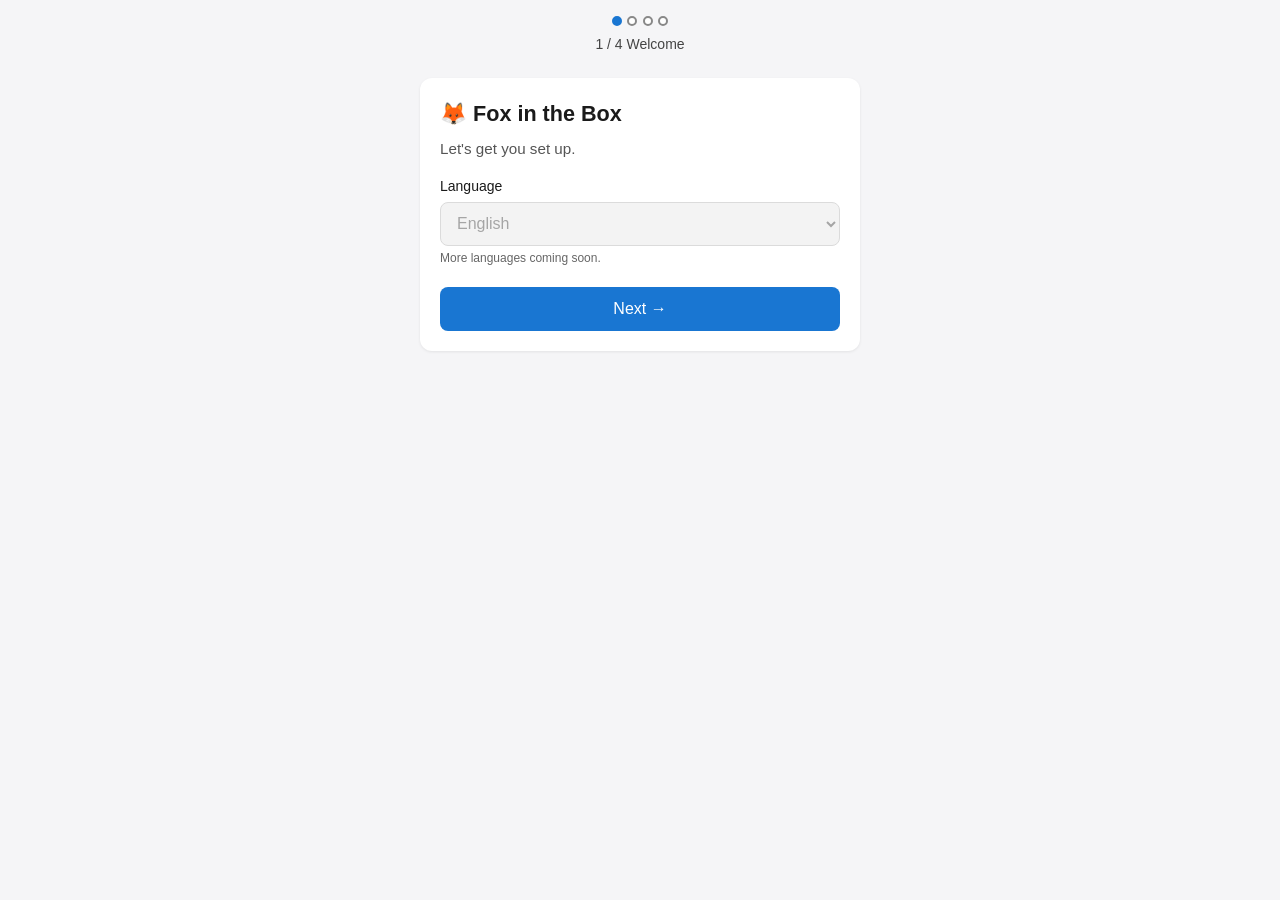
==== static/setup.html @ d92fb475 "task(05b): onboarding wizard implementation Setup wizard backend + frontend for Fox in the Box. - ap" ====
<!DOCTYPE html>
<html lang="en">
<head>
  <meta charset="UTF-8">
  <meta name="viewport" content="width=device-width, initial-scale=1.0">
  <title>Fox in the Box — Setup</title>
  <link rel="stylesheet" href="/static/setup.css">
</head>
<body>
  <!-- TODO: replace with SVG logo -->
  <div id="wizard">
    <div id="progress-bar" aria-live="polite"></div>
    <div id="step-container"></div>
  </div>
  <!-- qrcode@1.5.3 browser UMD bundle (jsdelivr prebuilt path 404s; vendored via browserify -s QRCode). -->
  <script src="/static/qrcode.min.js"></script>
  <script src="/static/setup.js"></script>
</body>
</html>
---- static/setup.css ----
*,
*::before,
*::after {
  box-sizing: border-box;
}

body {
  margin: 0;
  font-family: -apple-system, BlinkMacSystemFont, "Segoe UI", Roboto, Helvetica, Arial, sans-serif;
  line-height: 1.45;
  background: #f5f5f7;
  color: #1a1a1a;
  min-height: 100vh;
}

#wizard {
  max-width: 480px;
  margin: 0 auto;
  padding: 1rem 1.25rem 2rem;
}

#progress-bar {
  margin-bottom: 1.5rem;
  text-align: center;
}

.progress-dots {
  display: flex;
  justify-content: center;
  align-items: center;
  gap: 0.35rem;
  margin-bottom: 0.5rem;
}

.progress-dots span {
  width: 10px;
  height: 10px;
  border-radius: 50%;
  border: 2px solid #888;
  background: #fff;
}

.progress-dots span.done,
.progress-dots span.active {
  background: #1976d2;
  border-color: #1976d2;
}

.progress-label {
  font-size: 0.875rem;
  color: #444;
}

.step-card {
  background: #fff;
  border-radius: 12px;
  padding: 1.25rem;
  box-shadow: 0 1px 3px rgba(0, 0, 0, 0.08);
}

.step-card h1 {
  font-size: 1.35rem;
  margin: 0 0 0.5rem;
  font-weight: 600;
}

.step-card p.description {
  margin: 0 0 1rem;
  color: #555;
  font-size: 0.95rem;
}

label.field-label {
  display: block;
  font-size: 0.875rem;
  font-weight: 500;
  margin-bottom: 0.35rem;
}

input[type="password"],
input[type="text"],
select {
  width: 100%;
  padding: 0.65rem 0.75rem;
  font-size: 1rem;
  border: 1px solid #ccc;
  border-radius: 8px;
  min-height: 44px;
}

input.input-error {
  border-color: #d32f2f;
}

.error-msg {
  color: #d32f2f;
  font-size: 0.875rem;
  margin-top: 4px;
}

.success {
  color: #388e3c;
}

.row-actions {
  display: flex;
  flex-direction: column;
  gap: 0.75rem;
  margin-top: 1.25rem;
}

@media (min-width: 520px) {
  .row-actions.row-actions--split {
    flex-direction: row;
    justify-content: flex-end;
    align-items: center;
  }

  .row-actions.row-actions--split .btn-secondary {
    margin-right: auto;
  }
}

.btn {
  display: inline-flex;
  align-items: center;
  justify-content: center;
  min-height: 44px;
  padding: 0.65rem 1.25rem;
  font-size: 1rem;
  font-weight: 500;
  border-radius: 8px;
  border: none;
  cursor: pointer;
  width: 100%;
  text-decoration: none;
}

@media (min-width: 520px) {
  .btn {
    width: auto;
  }
}

.btn:focus-visible {
  outline: 2px solid #1976d2;
  outline-offset: 2px;
}

.btn-primary {
  background: #1976d2;
  color: #fff;
}

.btn-primary:disabled {
  opacity: 0.6;
  cursor: not-allowed;
}

.btn-secondary {
  background: #e3e3e8;
  color: #333;
}

.link-skip {
  background: none;
  border: none;
  color: #1976d2;
  text-decoration: underline;
  cursor: pointer;
  font-size: 1rem;
  padding: 0.5rem;
  width: 100%;
  min-height: 44px;
}

@media (min-width: 520px) {
  .link-skip {
    width: auto;
  }
}

.spinner {
  width: 1rem;
  height: 1rem;
  border: 2px solid rgba(255, 255, 255, 0.4);
  border-top-color: #fff;
  border-radius: 50%;
  animation: spin 0.7s linear infinite;
  margin-right: 0.5rem;
}

@keyframes spin {
  to {
    transform: rotate(360deg);
  }
}

.lang-note {
  font-size: 0.75rem;
  color: #666;
  margin-top: 0.25rem;
}

.tailscale-link {
  word-break: break-all;
  font-size: 0.9rem;
}

#qr-canvas-wrap {
  margin: 1rem 0;
  text-align: center;
}

.access-list {
  margin: 1rem 0;
  padding-left: 1.25rem;
}

.access-list li {
  margin-bottom: 0.35rem;
}

.kbd-hint {
  font-size: 0.8rem;
  color: #666;
}
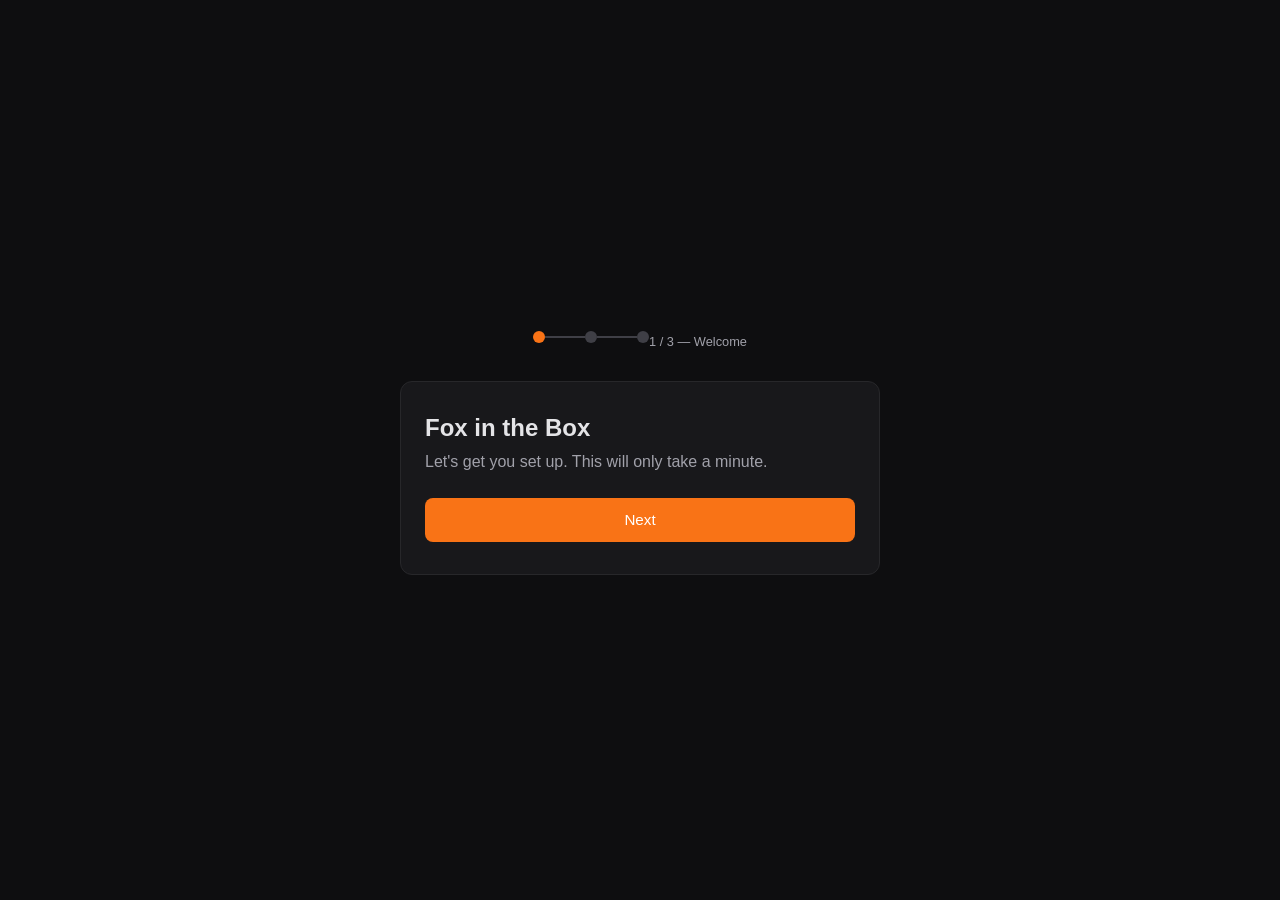
==== commit c78be0b6: "feat: add onboarding wizard for first-run API key setup Add /setup page and /api/setup/* endpoints s" ====
--- a/static/setup.html
+++ b/static/setup.html
@@ -3,17 +3,14 @@
 <head>
   <meta charset="UTF-8">
   <meta name="viewport" content="width=device-width, initial-scale=1.0">
-  <title>Fox in the Box — Setup</title>
+  <title>Fox in the Box -- Setup</title>
   <link rel="stylesheet" href="/static/setup.css">
 </head>
 <body>
-  <!-- TODO: replace with SVG logo -->
   <div id="wizard">
-    <div id="progress-bar" aria-live="polite"></div>
+    <div id="progress-bar"></div>
     <div id="step-container"></div>
   </div>
-  <!-- qrcode@1.5.3 browser UMD bundle (jsdelivr prebuilt path 404s; vendored via browserify -s QRCode). -->
-  <script src="/static/qrcode.min.js"></script>
   <script src="/static/setup.js"></script>
 </body>
 </html>
--- a/static/setup.css
+++ b/static/setup.css
@@ -2,226 +2,259 @@
 *::before,
 *::after {
   box-sizing: border-box;
+  margin: 0;
+  padding: 0;
 }
 
 body {
-  margin: 0;
-  font-family: -apple-system, BlinkMacSystemFont, "Segoe UI", Roboto, Helvetica, Arial, sans-serif;
-  line-height: 1.45;
-  background: #f5f5f7;
-  color: #1a1a1a;
+  font-family: -apple-system, BlinkMacSystemFont, 'Segoe UI', Roboto, sans-serif;
+  background: #0e0e10;
+  color: #e4e4e7;
   min-height: 100vh;
+  display: flex;
+  align-items: center;
+  justify-content: center;
+  padding: 16px;
 }
 
 #wizard {
+  width: 100%;
   max-width: 480px;
-  margin: 0 auto;
-  padding: 1rem 1.25rem 2rem;
-}
+}
+
+/* ── Progress bar ───────────────────────────────────────────────────────── */
 
 #progress-bar {
-  margin-bottom: 1.5rem;
+  display: flex;
+  align-items: center;
+  justify-content: center;
+  gap: 0;
+  margin-bottom: 32px;
+}
+
+.step-dot {
+  width: 12px;
+  height: 12px;
+  border-radius: 50%;
+  background: #3f3f46;
+  flex-shrink: 0;
+  transition: background 0.2s;
+}
+
+.step-dot.active,
+.step-dot.done {
+  background: #f97316;
+}
+
+.step-line {
+  height: 2px;
+  width: 40px;
+  background: #3f3f46;
+  flex-shrink: 0;
+  transition: background 0.2s;
+}
+
+.step-line.done {
+  background: #f97316;
+}
+
+.progress-label {
+  display: block;
   text-align: center;
-}
-
-.progress-dots {
-  display: flex;
-  justify-content: center;
-  align-items: center;
-  gap: 0.35rem;
-  margin-bottom: 0.5rem;
-}
-
-.progress-dots span {
-  width: 10px;
-  height: 10px;
-  border-radius: 50%;
-  border: 2px solid #888;
-  background: #fff;
-}
-
-.progress-dots span.done,
-.progress-dots span.active {
-  background: #1976d2;
-  border-color: #1976d2;
-}
-
-.progress-label {
-  font-size: 0.875rem;
-  color: #444;
-}
-
-.step-card {
-  background: #fff;
+  font-size: 0.8rem;
+  color: #a1a1aa;
+  margin-top: 8px;
+}
+
+/* ── Steps ──────────────────────────────────────────────────────────────── */
+
+.step {
+  background: #18181b;
+  border: 1px solid #27272a;
   border-radius: 12px;
-  padding: 1.25rem;
-  box-shadow: 0 1px 3px rgba(0, 0, 0, 0.08);
-}
-
-.step-card h1 {
-  font-size: 1.35rem;
-  margin: 0 0 0.5rem;
+  padding: 32px 24px;
+}
+
+.step h1 {
+  font-size: 1.5rem;
   font-weight: 600;
-}
-
-.step-card p.description {
-  margin: 0 0 1rem;
-  color: #555;
-  font-size: 0.95rem;
-}
-
-label.field-label {
+  margin-bottom: 8px;
+}
+
+.step p {
+  color: #a1a1aa;
+  line-height: 1.5;
+  margin-bottom: 20px;
+}
+
+.step a {
+  color: #f97316;
+  text-decoration: none;
+}
+
+.step a:hover {
+  text-decoration: underline;
+}
+
+/* ── Form elements ──────────────────────────────────────────────────────── */
+
+label {
   display: block;
   font-size: 0.875rem;
   font-weight: 500;
-  margin-bottom: 0.35rem;
-}
-
-input[type="password"],
-input[type="text"],
-select {
+  margin-bottom: 6px;
+  color: #d4d4d8;
+}
+
+.input-wrapper {
+  position: relative;
+  margin-bottom: 4px;
+}
+
+.input-wrapper input {
   width: 100%;
-  padding: 0.65rem 0.75rem;
-  font-size: 1rem;
-  border: 1px solid #ccc;
+  padding: 10px 44px 10px 12px;
+  background: #09090b;
+  border: 1px solid #3f3f46;
   border-radius: 8px;
-  min-height: 44px;
-}
-
-input.input-error {
-  border-color: #d32f2f;
+  color: #e4e4e7;
+  font-size: 0.95rem;
+  font-family: inherit;
+  outline: none;
+  transition: border-color 0.15s;
+}
+
+.input-wrapper input:focus {
+  border-color: #f97316;
+  box-shadow: 0 0 0 2px rgba(249, 115, 22, 0.15);
+}
+
+.input-wrapper input.has-error {
+  border-color: #ef4444;
+}
+
+.toggle-vis {
+  position: absolute;
+  right: 8px;
+  top: 50%;
+  transform: translateY(-50%);
+  background: none;
+  border: none;
+  color: #71717a;
+  cursor: pointer;
+  font-size: 0.8rem;
+  padding: 4px 6px;
+}
+
+.toggle-vis:hover {
+  color: #a1a1aa;
+}
+
+.hint {
+  font-size: 0.8rem;
+  color: #71717a;
+  margin-top: 6px;
+  margin-bottom: 20px;
 }
 
 .error-msg {
-  color: #d32f2f;
+  color: #ef4444;
   font-size: 0.875rem;
   margin-top: 4px;
-}
-
-.success {
-  color: #388e3c;
-}
-
-.row-actions {
-  display: flex;
-  flex-direction: column;
-  gap: 0.75rem;
-  margin-top: 1.25rem;
-}
-
-@media (min-width: 520px) {
-  .row-actions.row-actions--split {
-    flex-direction: row;
-    justify-content: flex-end;
-    align-items: center;
-  }
-
-  .row-actions.row-actions--split .btn-secondary {
-    margin-right: auto;
-  }
-}
+  margin-bottom: 16px;
+  min-height: 1.25em;
+}
+
+.success-msg {
+  color: #22c55e;
+  font-size: 0.875rem;
+  margin-top: 4px;
+  margin-bottom: 16px;
+}
+
+/* ── Buttons ────────────────────────────────────────────────────────────── */
 
 .btn {
   display: inline-flex;
   align-items: center;
   justify-content: center;
+  gap: 8px;
+  padding: 10px 24px;
+  border: none;
+  border-radius: 8px;
+  font-size: 0.95rem;
+  font-weight: 500;
+  font-family: inherit;
+  cursor: pointer;
+  transition: background 0.15s, opacity 0.15s;
   min-height: 44px;
-  padding: 0.65rem 1.25rem;
-  font-size: 1rem;
-  font-weight: 500;
-  border-radius: 8px;
-  border: none;
-  cursor: pointer;
+}
+
+.btn:focus-visible {
+  outline: 2px solid #f97316;
+  outline-offset: 2px;
+}
+
+.btn-primary {
+  background: #f97316;
+  color: #fff;
   width: 100%;
-  text-decoration: none;
-}
-
-@media (min-width: 520px) {
-  .btn {
-    width: auto;
-  }
-}
-
-.btn:focus-visible {
-  outline: 2px solid #1976d2;
-  outline-offset: 2px;
-}
-
-.btn-primary {
-  background: #1976d2;
-  color: #fff;
+}
+
+.btn-primary:hover {
+  background: #ea580c;
 }
 
 .btn-primary:disabled {
-  opacity: 0.6;
+  opacity: 0.5;
   cursor: not-allowed;
 }
 
-.btn-secondary {
-  background: #e3e3e8;
-  color: #333;
-}
-
-.link-skip {
-  background: none;
-  border: none;
-  color: #1976d2;
-  text-decoration: underline;
-  cursor: pointer;
-  font-size: 1rem;
-  padding: 0.5rem;
-  width: 100%;
-  min-height: 44px;
-}
-
-@media (min-width: 520px) {
-  .link-skip {
-    width: auto;
-  }
-}
+.btn-actions {
+  display: flex;
+  flex-direction: column;
+  gap: 10px;
+  margin-top: 24px;
+}
+
+/* ── Spinner ────────────────────────────────────────────────────────────── */
 
 .spinner {
-  width: 1rem;
-  height: 1rem;
-  border: 2px solid rgba(255, 255, 255, 0.4);
+  display: inline-block;
+  width: 16px;
+  height: 16px;
+  border: 2px solid rgba(255, 255, 255, 0.3);
   border-top-color: #fff;
   border-radius: 50%;
-  animation: spin 0.7s linear infinite;
-  margin-right: 0.5rem;
+  animation: spin 0.6s linear infinite;
 }
 
 @keyframes spin {
-  to {
-    transform: rotate(360deg);
+  to { transform: rotate(360deg); }
+}
+
+/* ── URLs list (done step) ──────────────────────────────────────────────── */
+
+.url-list {
+  list-style: none;
+  margin: 16px 0;
+}
+
+.url-list li {
+  padding: 8px 0;
+}
+
+.url-list code {
+  background: #09090b;
+  padding: 4px 8px;
+  border-radius: 4px;
+  font-size: 0.9rem;
+}
+
+/* ── Responsive ─────────────────────────────────────────────────────────── */
+
+@media (max-width: 480px) {
+  .step {
+    padding: 24px 16px;
   }
 }
-
-.lang-note {
-  font-size: 0.75rem;
-  color: #666;
-  margin-top: 0.25rem;
-}
-
-.tailscale-link {
-  word-break: break-all;
-  font-size: 0.9rem;
-}
-
-#qr-canvas-wrap {
-  margin: 1rem 0;
-  text-align: center;
-}
-
-.access-list {
-  margin: 1rem 0;
-  padding-left: 1.25rem;
-}
-
-.access-list li {
-  margin-bottom: 0.35rem;
-}
-
-.kbd-hint {
-  font-size: 0.8rem;
-  color: #666;
-}
